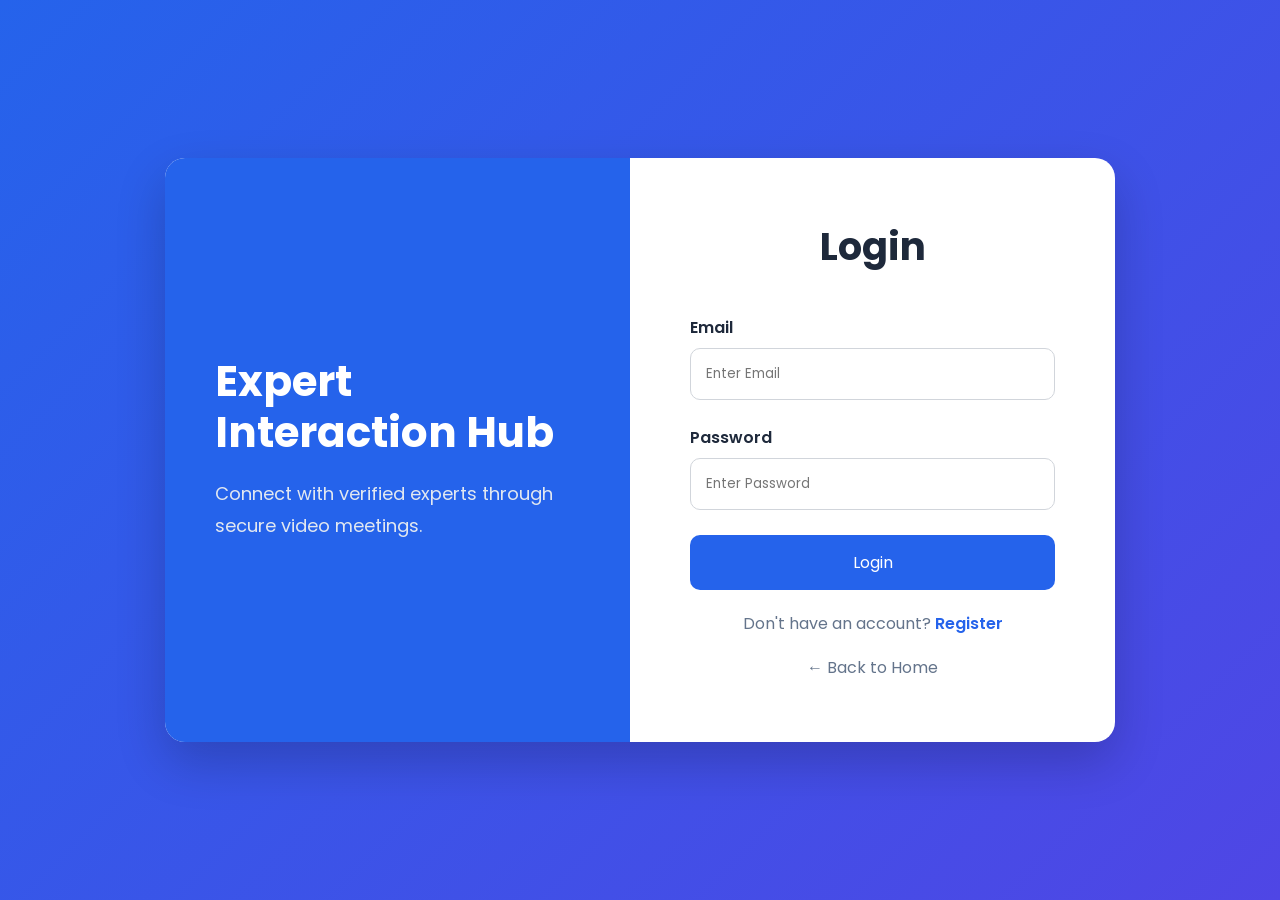
==== frontend/login.html @ 6e9a1578 "Initial project setup" ====
<!DOCTYPE html>
<html lang="en">
<head>
    <meta charset="UTF-8">
    <meta name="viewport" content="width=device-width, initial-scale=1.0">
    <title>Login | Expert Interaction Hub</title>

    <link rel="stylesheet" href="css/style.css">
    <link rel="stylesheet" href="css/login.css">

    <link href="https://fonts.googleapis.com/css2?family=Poppins:wght@300;400;500;600;700&display=swap" rel="stylesheet">
</head>
<body>

<div class="login-container">

    <div class="login-left">

        <h1>Expert Interaction Hub</h1>

        <p>
            Connect with verified experts through secure video meetings.
        </p>

    </div>

    <div class="login-right">

        <form id="loginForm">

            <h2>Login</h2>

            <div class="input-box">

                <label>Email</label>

                <input
                        type="email"
                        id="email"
                        placeholder="Enter Email"
                        required>

            </div>

            <div class="input-box">

                <label>Password</label>

                <input
                        type="password"
                        id="password"
                        placeholder="Enter Password"
                        required>

            </div>

            <button type="submit">

                Login

            </button>

            <p class="register-link">

                Don't have an account?

                <a href="register.html">

                    Register

                </a>

            </p>

            <p class="back-home">

                <a href="index.html">

                    ← Back to Home

                </a>

            </p>

        </form>

    </div>

</div>

<script src="js/login.js"></script>

</body>
</html>
---- frontend/css/style.css ----
/* ===========================
   GOOGLE FONT
=========================== */

@import url('https://fonts.googleapis.com/css2?family=Poppins:wght@300;400;500;600;700;800&display=swap');

/* ===========================
   ROOT COLORS
=========================== */

:root{

    --primary:#2563eb;
    --secondary:#10b981;
    --accent:#f59e0b;

    --dark:#1e293b;
    --gray:#64748b;

    --light:#f8fafc;

    --white:#ffffff;

    --shadow:0 15px 40px rgba(0,0,0,.08);

}

/* ===========================
   RESET
=========================== */

*{

    margin:0;
    padding:0;
    box-sizing:border-box;
    scroll-behavior:smooth;

}

body{

    font-family:'Poppins',sans-serif;
    background:var(--light);
    color:var(--dark);

}

img{

    width:100%;
    display:block;

}

a{

    text-decoration:none;

}

ul{

    list-style:none;

}

button{

    cursor:pointer;
    border:none;
    font-family:'Poppins',sans-serif;

}

section{

    padding:80px 8%;

}

.container{

    width:90%;
    margin:auto;

}

h1{

    font-size:3.8rem;
    line-height:1.2;

}

h2{

    font-size:2.4rem;
    margin-bottom:50px;
    text-align:center;

}

h3{

    font-size:1.3rem;

}

p{

    color:var(--gray);
    line-height:1.8;

}

/* ===========================
   BUTTONS
=========================== */

.primary{

    background:var(--primary);
    color:white;
    padding:15px 35px;
    border-radius:12px;
    transition:.3s;

}

.primary:hover{

    transform:translateY(-4px);

}

.secondary{

    background:white;
    color:var(--primary);
    border:2px solid var(--primary);
    padding:15px 35px;
    border-radius:12px;
    transition:.3s;

}

.secondary:hover{

    background:var(--primary);
    color:white;

}

/* ===========================
   COMMON CARD
=========================== */

.card{

    background:white;
    border-radius:20px;
    box-shadow:var(--shadow);
    transition:.35s;

}

.card:hover{

    transform:translateY(-8px);

}
---- frontend/css/login.css ----
/* ===========================
   LOGIN PAGE
=========================== */

*{
    margin:0;
    padding:0;
    box-sizing:border-box;
    font-family:'Poppins',sans-serif;
}

body{

    background:linear-gradient(135deg,#2563eb,#4f46e5);

    display:flex;

    justify-content:center;

    align-items:center;

    min-height:100vh;

}

.login-container{

    width:950px;

    background:white;

    display:flex;

    border-radius:20px;

    overflow:hidden;

    box-shadow:0 20px 50px rgba(0,0,0,.2);

}

/* LEFT */

.login-left{

    flex:1;

    background:#2563eb;

    color:white;

    padding:70px 50px;

    display:flex;

    flex-direction:column;

    justify-content:center;

}

.login-left h1{

    font-size:42px;

    margin-bottom:20px;

}

.login-left p{

    font-size:18px;

    line-height:1.8;

    color:#e2e8f0;

}

/* RIGHT */

.login-right{

    flex:1;

    padding:60px;

}

.login-right h2{

    text-align:center;

    margin-bottom:40px;

    color:#1e293b;

}

.input-box{

    margin-bottom:25px;

}

.input-box label{

    display:block;

    margin-bottom:8px;

    font-weight:600;

}

.input-box input{

    width:100%;

    padding:15px;

    border:1px solid #d1d5db;

    border-radius:10px;

    outline:none;

    transition:.3s;

}

.input-box input:focus{

    border-color:#2563eb;

}

button{

    width:100%;

    padding:15px;

    background:#2563eb;

    color:white;

    border:none;

    border-radius:10px;

    font-size:16px;

    cursor:pointer;

    transition:.3s;

}

button:hover{

    background:#1d4ed8;

}

.register-link{

    margin-top:20px;

    text-align:center;

}

.register-link a{

    color:#2563eb;

    text-decoration:none;

    font-weight:600;

}

.back-home{

    text-align:center;

    margin-top:15px;

}

.back-home a{

    text-decoration:none;

    color:#64748b;

}

.back-home a:hover{

    color:#2563eb;

}

/* MOBILE */

@media(max-width:768px){

.login-container{

    flex-direction:column;

    width:95%;

}

.login-left{

    text-align:center;

}

.login-right{

    padding:40px 25px;

}

}
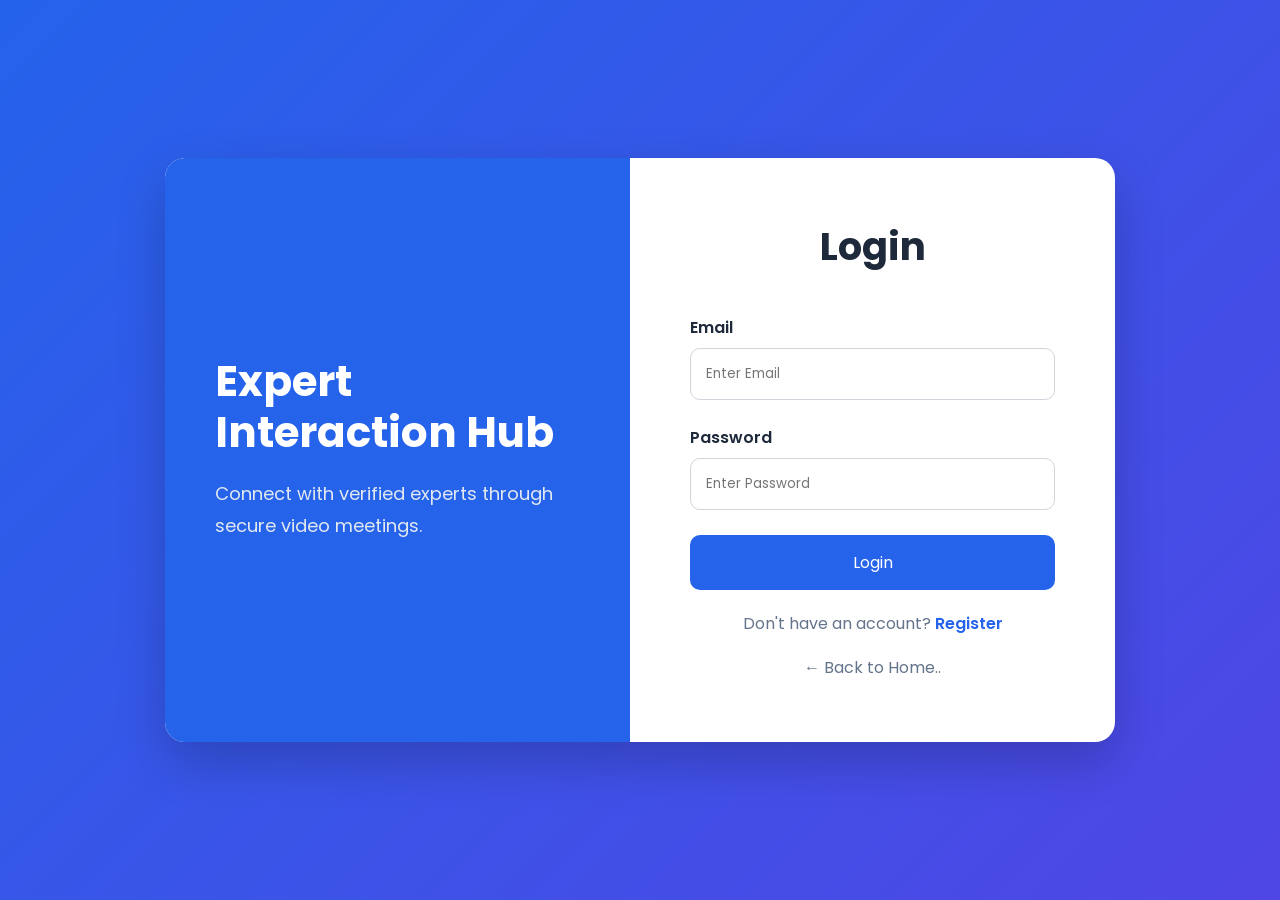
==== commit 4ceb51cb: "initial commit" ====
--- a/frontend/login.html
+++ b/frontend/login.html
@@ -76,7 +76,7 @@
 
                 <a href="index.html">
 
-                    ← Back to Home
+                    ← Back to Home..
 
                 </a>
 
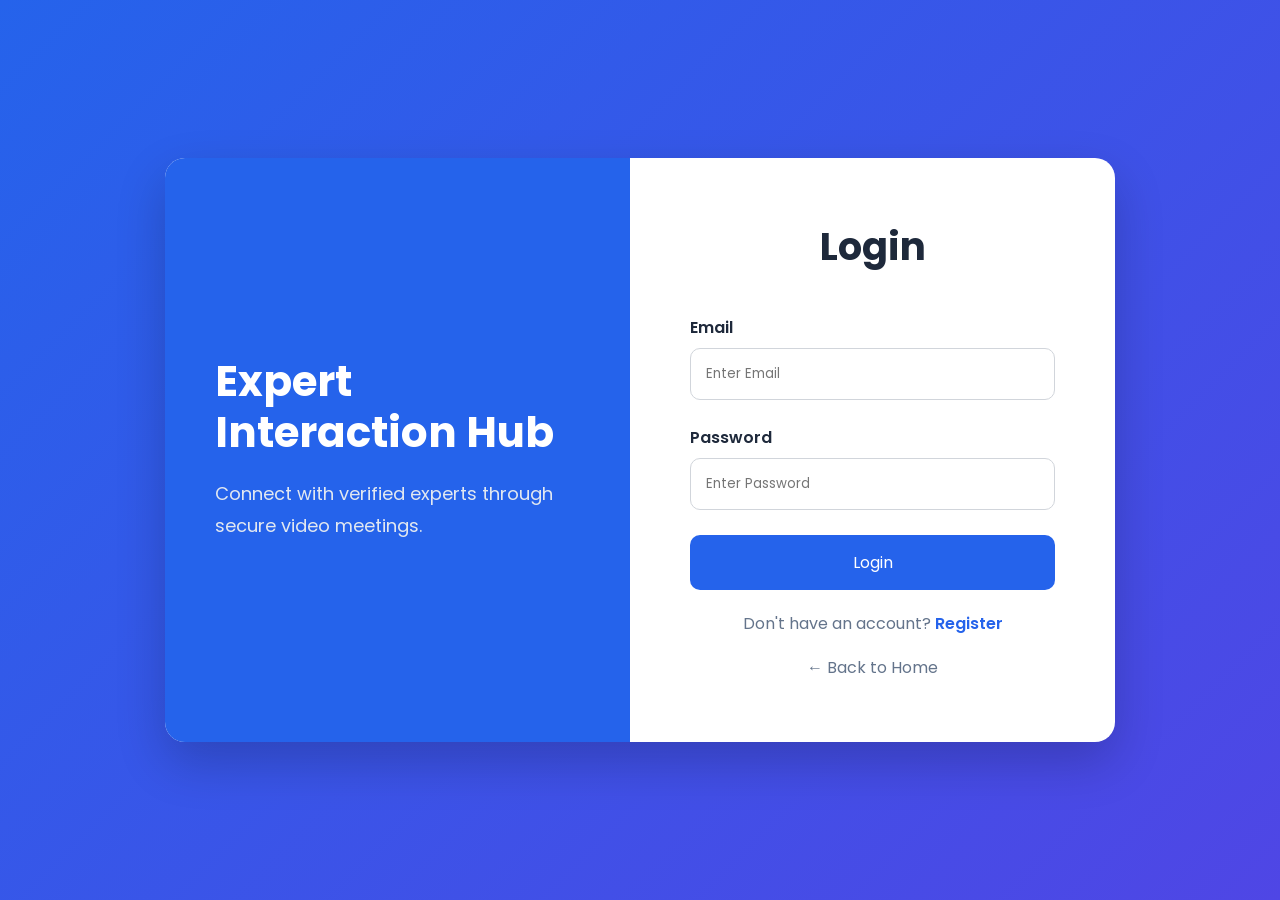
==== commit cd0782e6: "commit#2" ====
--- a/frontend/login.html
+++ b/frontend/login.html
@@ -76,7 +76,7 @@
 
                 <a href="index.html">
 
-                    ← Back to Home..
+                    ← Back to Home
 
                 </a>
 
